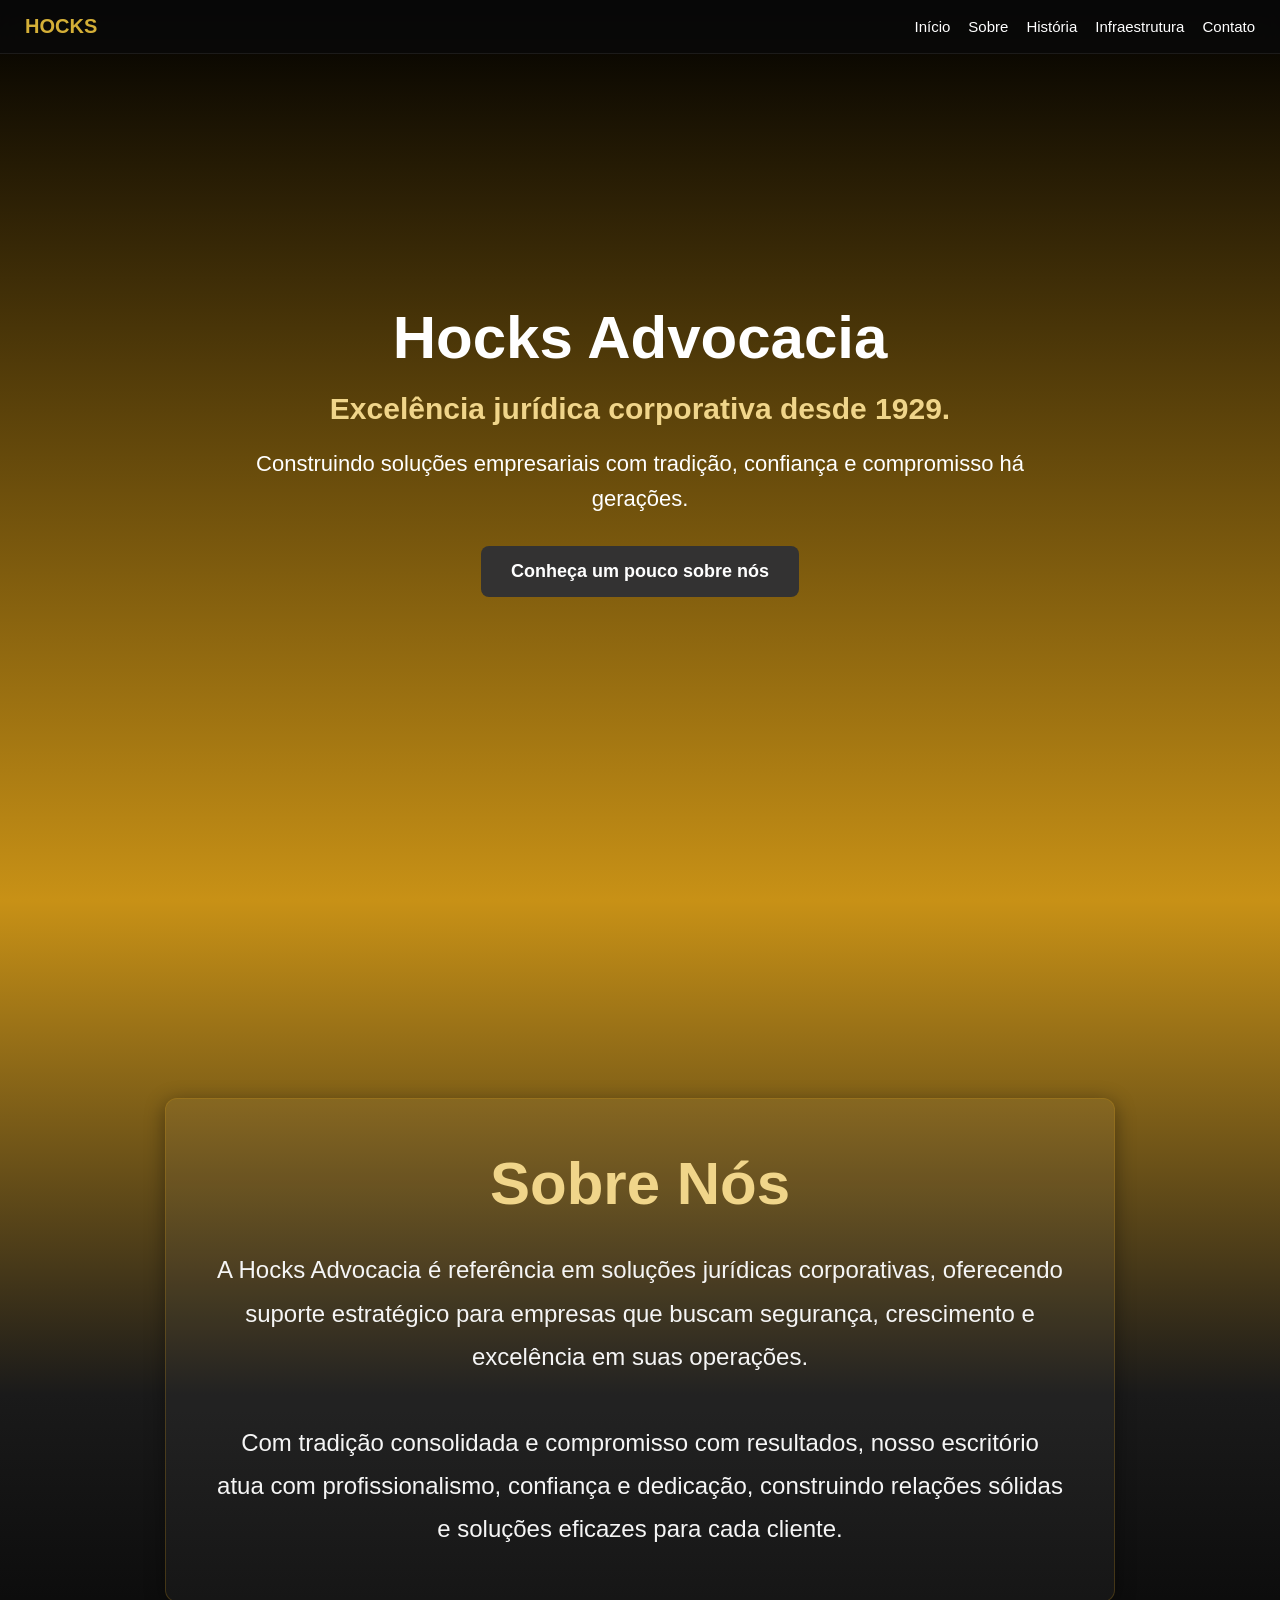
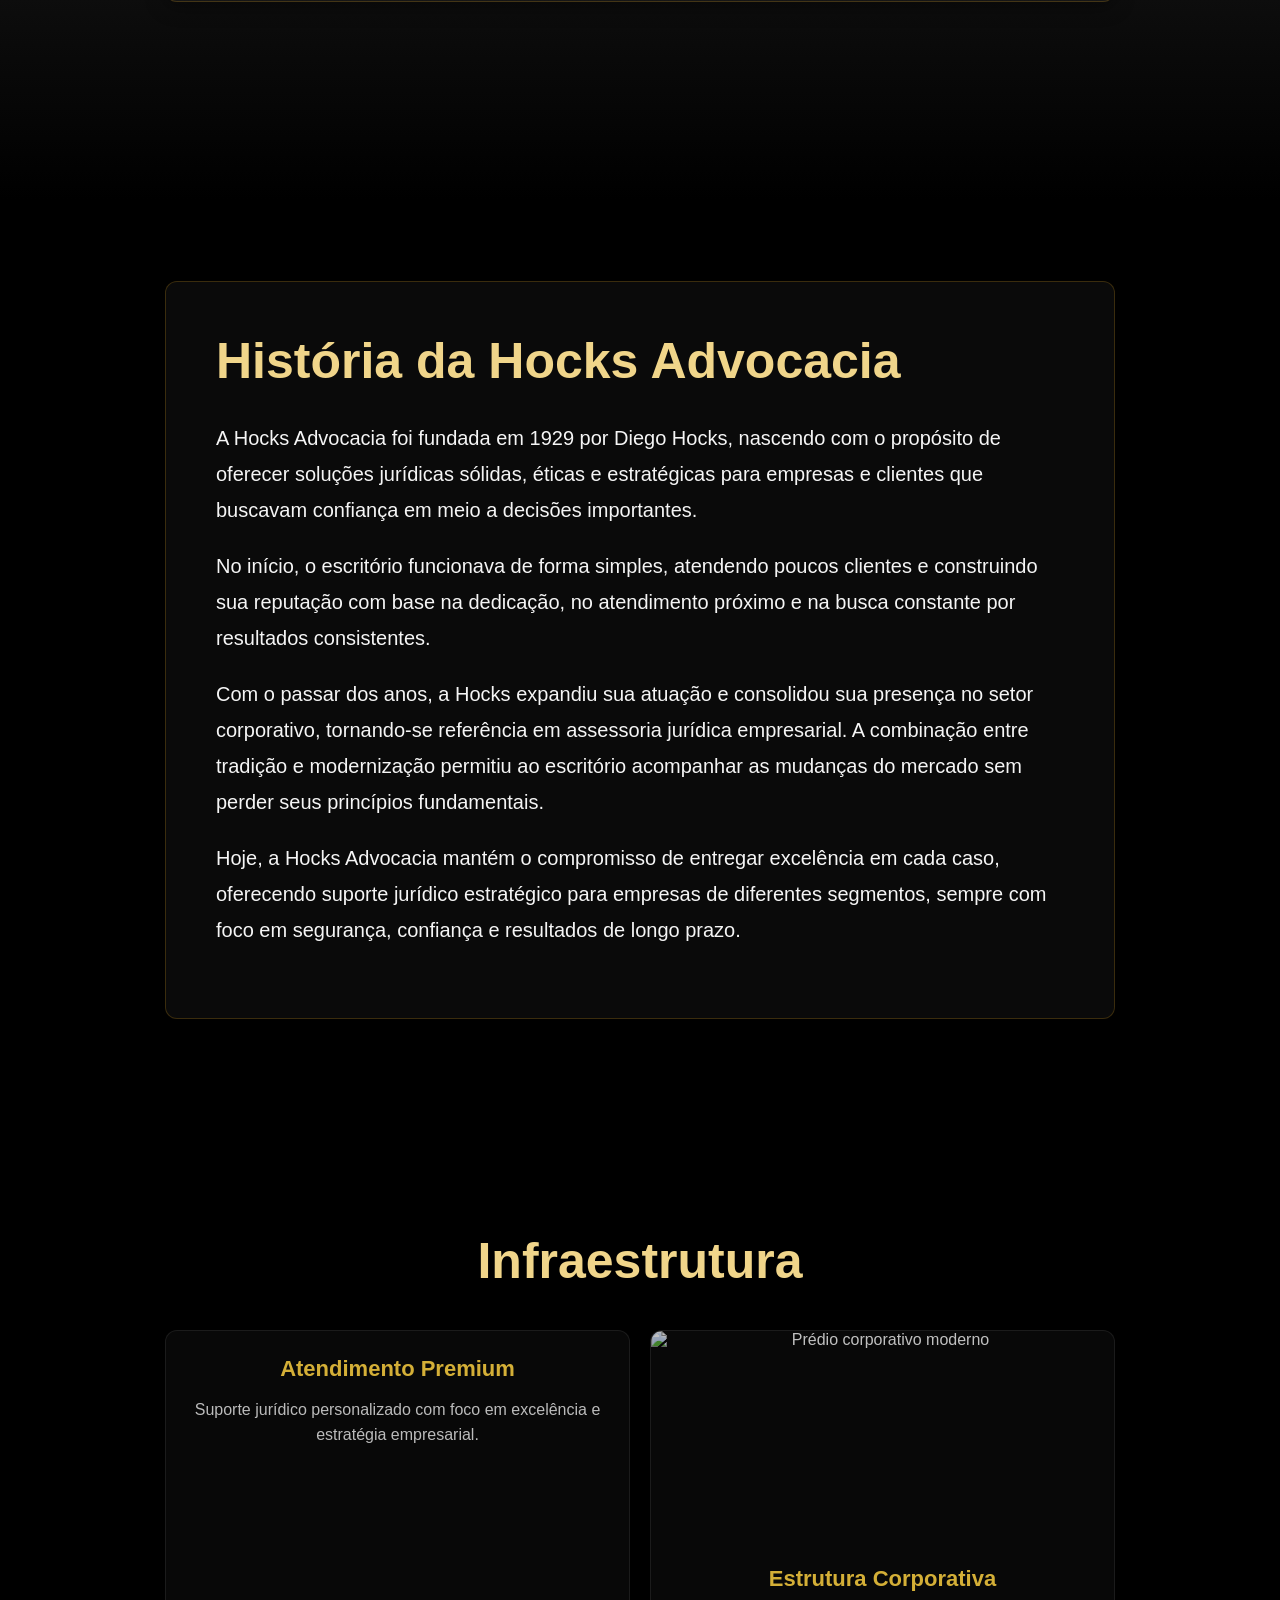
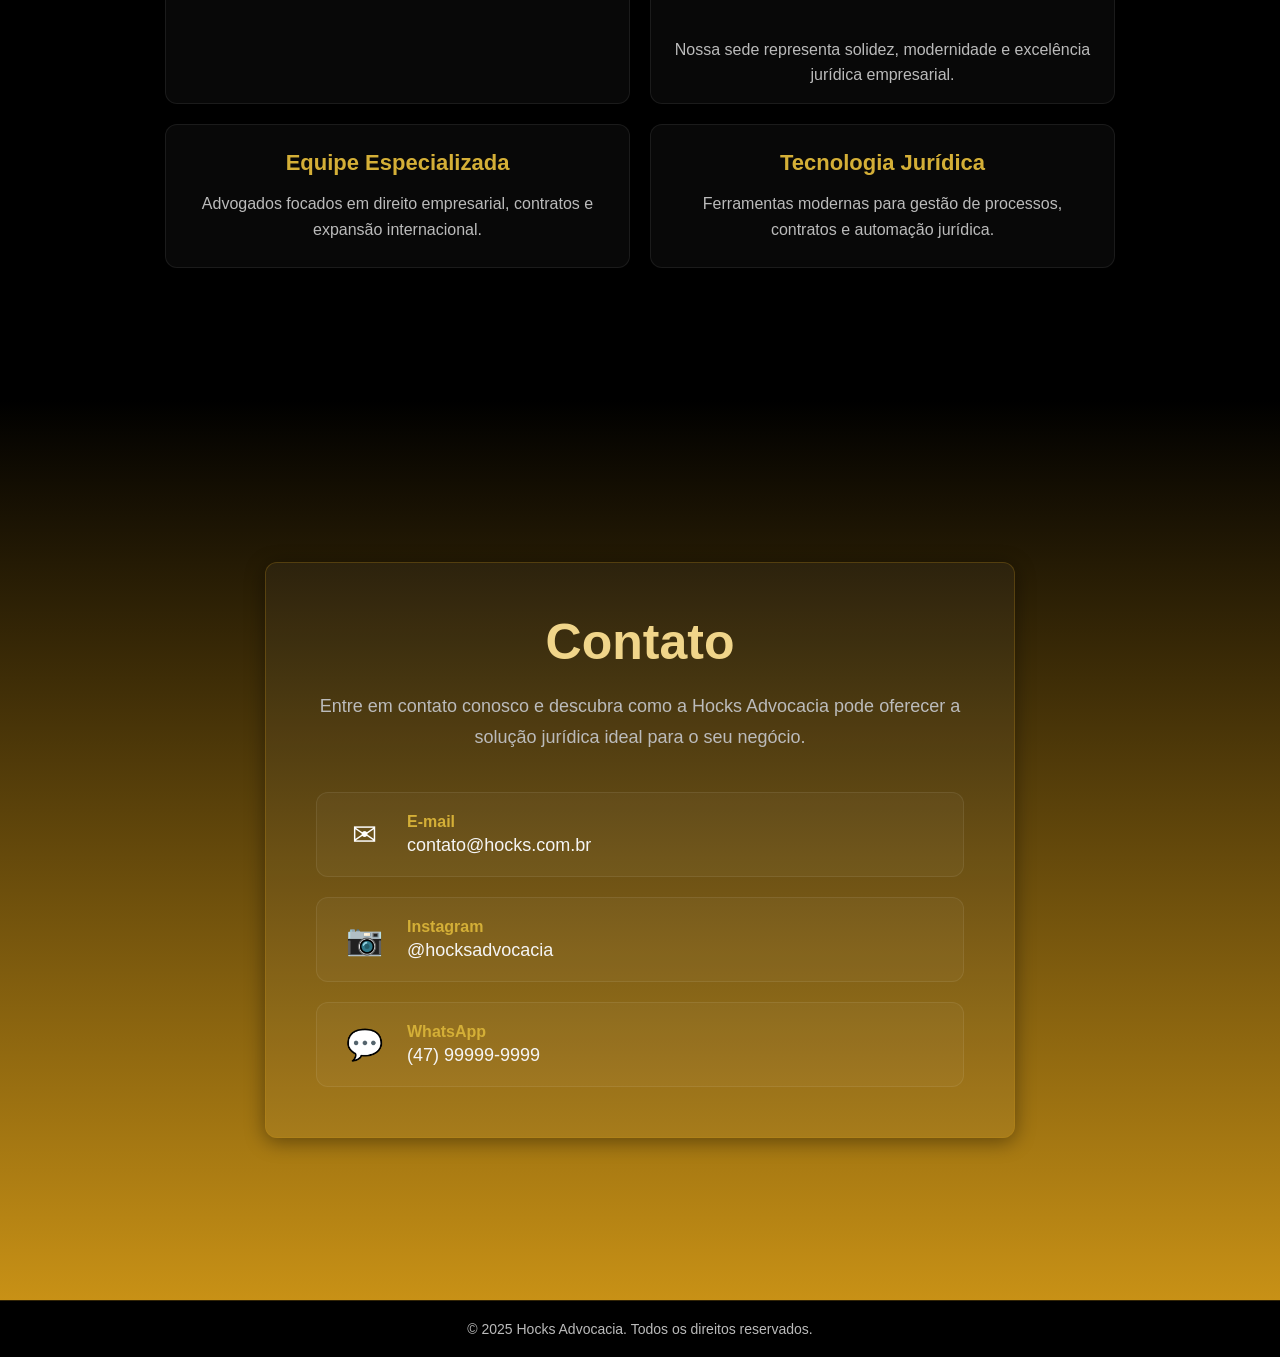
==== index.html @ 32395373 "Add files via upload" ====
<!DOCTYPE html>
<html lang="pt-br">
<head>
    <meta charset="UTF-8">
    <meta name="viewport" content="width=device-width, initial-scale=1.0">
    <title>Hocks Advocacia</title>
    <link rel="stylesheet" href="style.css">
</head>
<body>

    <!-- CABEÇALHO -->
    <header>
        <div class="logo">HOCKS</div>

        <!-- BOTÃO HAMBÚRGUER -->
        <div class="menu-toggle" onclick="toggleMenu()">
            ☰
        </div>

        <!-- MENU -->
        <nav id="nav">
            <a href="#home">Início</a>
            <a href="#sobre">Sobre</a>
            <a href="#historia">História</a>
            <a href="#infraestrutura">Infraestrutura</a>
            <a href="#contato">Contato</a>
        </nav>
    </header>

    <!-- HOME -->
    <section id="home">
        <div class="home-conteudo">

            <h1>Hocks Advocacia</h1>

            <h2>Excelência jurídica corporativa desde 1929.</h2>

            <p>
                Construindo soluções empresariais com tradição,
                confiança e compromisso há gerações.
            </p>

            <a href="#sobre">
                <button>Conheça um pouco sobre nós</button>
            </a>

        </div>
    </section>

    <!-- SOBRE -->
    <section id="sobre">
        <div class="pag-sobre">

            <h1>Sobre Nós</h1>

            <p>
                A Hocks Advocacia é referência em soluções jurídicas corporativas,
                oferecendo suporte estratégico para empresas que buscam segurança,
                crescimento e excelência em suas operações.
                <br><br>
                Com tradição consolidada e compromisso com resultados,
                nosso escritório atua com profissionalismo, confiança e dedicação,
                construindo relações sólidas e soluções eficazes para cada cliente.
            </p>

        </div>
    </section>

    <!-- HISTÓRIA -->
    <section id="historia">
        <div class="historia-conteudo">

            <h1>História da Hocks Advocacia</h1>

            <p>
                A Hocks Advocacia foi fundada em 1929 por Diego Hocks, nascendo com o propósito de oferecer soluções jurídicas sólidas, éticas e estratégicas para empresas e clientes que buscavam confiança em meio a decisões importantes.
            </p>

            <p>
                No início, o escritório funcionava de forma simples, atendendo poucos clientes e construindo sua reputação com base na dedicação, no atendimento próximo e na busca constante por resultados consistentes.
            </p>

            <p>
                Com o passar dos anos, a Hocks expandiu sua atuação e consolidou sua presença no setor corporativo, tornando-se referência em assessoria jurídica empresarial. A combinação entre tradição e modernização permitiu ao escritório acompanhar as mudanças do mercado sem perder seus princípios fundamentais.
            </p>

            <p>
                Hoje, a Hocks Advocacia mantém o compromisso de entregar excelência em cada caso, oferecendo suporte jurídico estratégico para empresas de diferentes segmentos, sempre com foco em segurança, confiança e resultados de longo prazo.
            </p>

        </div>
    </section>

    <!-- INFRAESTRUTURA -->
    <section id="infraestrutura">
        <div class="box">
            <h1>Infraestrutura</h1>

            <div class="cards">

                <!-- CARD 1 -->
                <div class="card">
                    <h3>Atendimento Premium</h3>
                    <p>
                        Suporte jurídico personalizado com foco em excelência e estratégia empresarial.
                    </p>
                </div>

                <!-- CARD 2 (IMAGEM DE PRÉDIO) -->
                <div class="card image-card">
                    <img src="https://images.unsplash.com/photo-1486406146926-c627a92ad1ab"
                         alt="Prédio corporativo moderno">
                    <h3>Estrutura Corporativa</h3>
                    <p>
                        Nossa sede representa solidez, modernidade e excelência jurídica empresarial.
                    </p>
                </div>

                <!-- CARD 3 -->
                <div class="card">
                    <h3>Equipe Especializada</h3>
                    <p>
                        Advogados focados em direito empresarial, contratos e expansão internacional.
                    </p>
                </div>

                <!-- CARD 4 -->
                <div class="card">
                    <h3>Tecnologia Jurídica</h3>
                    <p>
                        Ferramentas modernas para gestão de processos, contratos e automação jurídica.
                    </p>
                </div>

            </div>
        </div>
    </section>

    <!-- CONTATO -->
<section id="contato">
    <div class="contato-conteudo">

        <h1>Contato</h1>

        <p class="contato-desc">
            Entre em contato conosco e descubra como a Hocks Advocacia
            pode oferecer a solução jurídica ideal para o seu negócio.
        </p>

        <div class="contato-itens">

            <div class="contato-item">
                <span class="contato-icone">✉</span>
                <div>
                    <h3>E-mail</h3>
                    <p>contato@hocks.com.br</p>
                </div>
            </div>

            <div class="contato-item">
                <span class="contato-icone">📷</span>
                <div>
                    <h3>Instagram</h3>
                    <p>@hocksadvocacia</p>
                </div>
            </div>

            <div class="contato-item">
                <span class="contato-icone">💬</span>
                <div>
                    <h3>WhatsApp</h3>
                    <p>(47) 99999-9999</p>
                </div>
            </div>

        </div>
    </div>
</section>

<!-- RODAPÉ -->
<footer>
    <p>© 2025 Hocks Advocacia. Todos os direitos reservados.</p>
</footer>
    
    <script src="script.js"></script>
</body>
</html>
---- style.css ----
/* =====================
   VARIÁVEIS DE COR
   ===================== */
:root {
    --dourado: #d4af37;
    --dourado-claro: #f0d58a;
    --dourado-medio: #c89116;
    --fundo: #000000;
    --fundo-card: rgba(255, 255, 255, 0.04);
    --borda-card: rgba(200, 145, 22, 0.25);
}

/* =====================
   RESET GERAL
   ===================== */
* {
    margin: 0;
    padding: 0;
    box-sizing: border-box;
}

html {
    scroll-behavior: smooth;
}

body {
    font-family: Arial, sans-serif;
    color: white;
    background-color: var(--fundo);
}

/* =====================
   CABEÇALHO
   ===================== */
header {
    position: fixed;
    top: 0;
    width: 100%;
    z-index: 1000;
    display: flex;
    align-items: center;
    justify-content: space-between;
    padding: 15px 25px;
    background: rgba(10, 10, 10, 0.75);
    backdrop-filter: blur(12px);
    border-bottom: 1px solid rgba(255, 255, 255, 0.08);
}

.logo {
    font-size: 20px;
    font-weight: bold;
    color: var(--dourado);
    white-space: nowrap;
}

nav {
    display: flex;
    gap: 18px;
    align-items: center;
}

nav a {
    color: white;
    text-decoration: none;
    font-size: 15px;
    transition: 0.3s;
}

nav a:hover {
    color: var(--dourado);
}

.menu-toggle {
    display: none;
    font-size: 30px;
    color: white;
    cursor: pointer;
    margin-left: auto;
}

/* =====================
   SEÇÃO HOME
   ===================== */
#home {
    min-height: 100vh;
    display: flex;
    justify-content: center;
    align-items: center;
    text-align: center;
    background: linear-gradient(180deg, #000000, var(--dourado-medio));
    padding: 40px;
}

.home-conteudo {
    max-width: 800px;
}

.home-conteudo h1 {
    font-size: 60px;
    margin-bottom: 20px;
}

.home-conteudo h2 {
    font-size: 30px;
    color: var(--dourado-claro);
    margin-bottom: 20px;
}

.home-conteudo p {
    font-size: 22px;
    line-height: 1.6;
    margin-bottom: 30px;
}

.home-conteudo button {
    padding: 15px 30px;
    background-color: rgb(51, 50, 50);
    color: white;
    border: none;
    border-radius: 8px;
    font-size: 18px;
    font-weight: bold;
    cursor: pointer;
    transition: 0.3s;
}

.home-conteudo button:hover {
    background-color: rgb(90, 90, 90);
    transform: scale(1.05);
}

/* =====================
   SEÇÃO SOBRE
   ===================== */
#sobre {
    min-height: 100vh;
    display: flex;
    justify-content: center;
    align-items: center;
    padding: 60px;
    text-align: center;
    background: linear-gradient(
        to bottom,
        var(--dourado-medio) 0%,
        #1a1a1a 55%,
        #000000 100%
    );
}

.pag-sobre {
    max-width: 950px;
    padding: 50px;
    background-color: var(--fundo-card);
    border-radius: 12px;
    border: 1px solid var(--borda-card);
    box-shadow: 0 4px 20px rgba(0, 0, 0, 0.4);
}

.pag-sobre h1 {
    font-size: 60px;
    margin-bottom: 30px;
    color: var(--dourado-claro);
}

.pag-sobre p {
    font-size: 24px;
    line-height: 1.8;
    color: #f5f5f5;
}

/* =====================
   SEÇÃO HISTÓRIA
   ===================== */
#historia {
    min-height: 100vh;
    display: flex;
    justify-content: center;
    align-items: center;
    padding: 60px;
    text-align: left;
    background: #000000;
}

.historia-conteudo {
    max-width: 950px;
    padding: 50px;
    background-color: var(--fundo-card);
    border-radius: 12px;
    border: 1px solid var(--borda-card);
    box-shadow: 0 4px 20px rgba(0, 0, 0, 0.4);
}

.historia-conteudo h1 {
    font-size: 50px;
    margin-bottom: 30px;
    color: var(--dourado-claro);
}

.historia-conteudo p {
    font-size: 20px;
    line-height: 1.8;
    color: #f5f5f5;
    margin-bottom: 20px;
}

/* =====================
   SEÇÃO INFRAESTRUTURA
   ===================== */
#infraestrutura {
    min-height: 100vh;
    display: flex;
    justify-content: center;
    align-items: center;
    padding: 60px;
    background: #000000;
}

.box {
    max-width: 950px;
    width: 100%;
}

.box h1 {
    text-align: center;
    font-size: 50px;
    color: var(--dourado-claro);
    margin-bottom: 40px;
}

/* =====================
   CARDS
   ===================== */
.cards {
    display: grid;
    grid-template-columns: repeat(2, 1fr);
    gap: 20px;
}

.card {
    background: rgba(255, 255, 255, 0.03);
    border: 1px solid rgba(255, 255, 255, 0.08);
    padding: 25px;
    border-radius: 12px;
    transition: 0.3s;
    text-align: center;
}

.card:hover {
    transform: translateY(-5px);
    border-color: var(--dourado);
}

.card h3 {
    color: var(--dourado);
    margin-bottom: 15px;
    font-size: 22px;
}

.card p {
    color: #bbb;
    font-size: 16px;
    line-height: 1.6;
}

.image-card {
    padding: 0;
    overflow: hidden;
}

.image-card img {
    width: 100%;
    height: 220px;
    object-fit: cover;
    display: block;
    filter: brightness(0.75);
    transition: 0.3s;
}

.image-card:hover img {
    transform: scale(1.05);
}

.image-card h3,
.image-card p {
    padding: 15px 20px;
}

/* =====================
   SEÇÃO CONTATO
   ===================== */
#contato {
    min-height: 100vh;
    display: flex;
    justify-content: center;
    align-items: center;
    padding: 60px 15px;
    text-align: center;
    background: linear-gradient(
        to bottom,
        #000000,
        var(--dourado-medio)
    );
}

.contato-conteudo {
    max-width: 750px;
    width: 100%;
    padding: 50px;
    background-color: var(--fundo-card);
    border-radius: 12px;
    border: 1px solid var(--borda-card);
    box-shadow: 0 4px 20px rgba(0, 0, 0, 0.4);
}

.contato-conteudo h1 {
    font-size: 50px;
    color: var(--dourado-claro);
    margin-bottom: 20px;
}

.contato-desc {
    font-size: 18px;
    color: #bbb;
    line-height: 1.7;
    margin-bottom: 40px;
}

.contato-itens {
    display: flex;
    flex-direction: column;
    gap: 20px;
}

.contato-item {
    display: flex;
    align-items: center;
    gap: 20px;
    background: rgba(255, 255, 255, 0.03);
    border: 1px solid rgba(255, 255, 255, 0.08);
    border-radius: 12px;
    padding: 20px 25px;
    text-align: left;
    transition: 0.3s;
}

.contato-item:hover {
    border-color: var(--dourado);
    transform: translateY(-3px);
}

.contato-icone {
    font-size: 30px;
    min-width: 45px;
    text-align: center;
}

.contato-item h3 {
    color: var(--dourado);
    font-size: 16px;
    margin-bottom: 4px;
}

.contato-item p {
    color: #f5f5f5;
    font-size: 18px;
}

/* =====================
   RESPONSIVIDADE
   ===================== */
@media (max-width: 768px) {

    header {
        padding: 15px 20px;
    }

    .logo {
        font-size: 18px;
    }

    .menu-toggle {
        display: block;
    }

    nav {
        display: none;
        flex-direction: column;
        position: absolute;
        top: 70px;
        right: 20px;
        width: 220px;
        padding: 20px;
        background: rgba(0, 0, 0, 0.96);
        border-radius: 12px;
        border: 1px solid rgba(255, 255, 255, 0.08);
        text-align: center;
    }

    nav.active {
        display: flex;
    }

    nav a {
        padding: 12px 0;
        width: 100%;
        border-bottom: 1px solid rgba(255, 255, 255, 0.08);
    }

    nav a:last-child {
        border-bottom: none;
    }

    .home-conteudo h1,
    .pag-sobre h1,
    .historia-conteudo h1,
    .box h1,
    .contato-conteudo h1 {
        font-size: 42px;
    }

    .home-conteudo h2 {
        font-size: 24px;
    }

    .home-conteudo p,
    .pag-sobre p,
    .historia-conteudo p {
        font-size: 18px;
    }

    .pag-sobre,
    .historia-conteudo {
        padding: 30px;
    }

    .cards {
        grid-template-columns: 1fr;
    }

    .contato-conteudo {
        padding: 30px 20px;
    }

    .contato-conteudo h1 {
        font-size: 36px;
    }

    .contato-desc {
        font-size: 15px;
    }

    .contato-item p {
        font-size: 15px;
    }

    .contato-icone {
        font-size: 24px;
        min-width: 35px;
    }
}

/* =====================
   RODAPÉ
   ===================== */
footer {
    background-color: #000000;
    text-align: center;
    padding: 20px;
    color: #bbb;
    font-size: 14px;
    border-top: 1px solid rgba(200, 145, 22, 0.25);
}
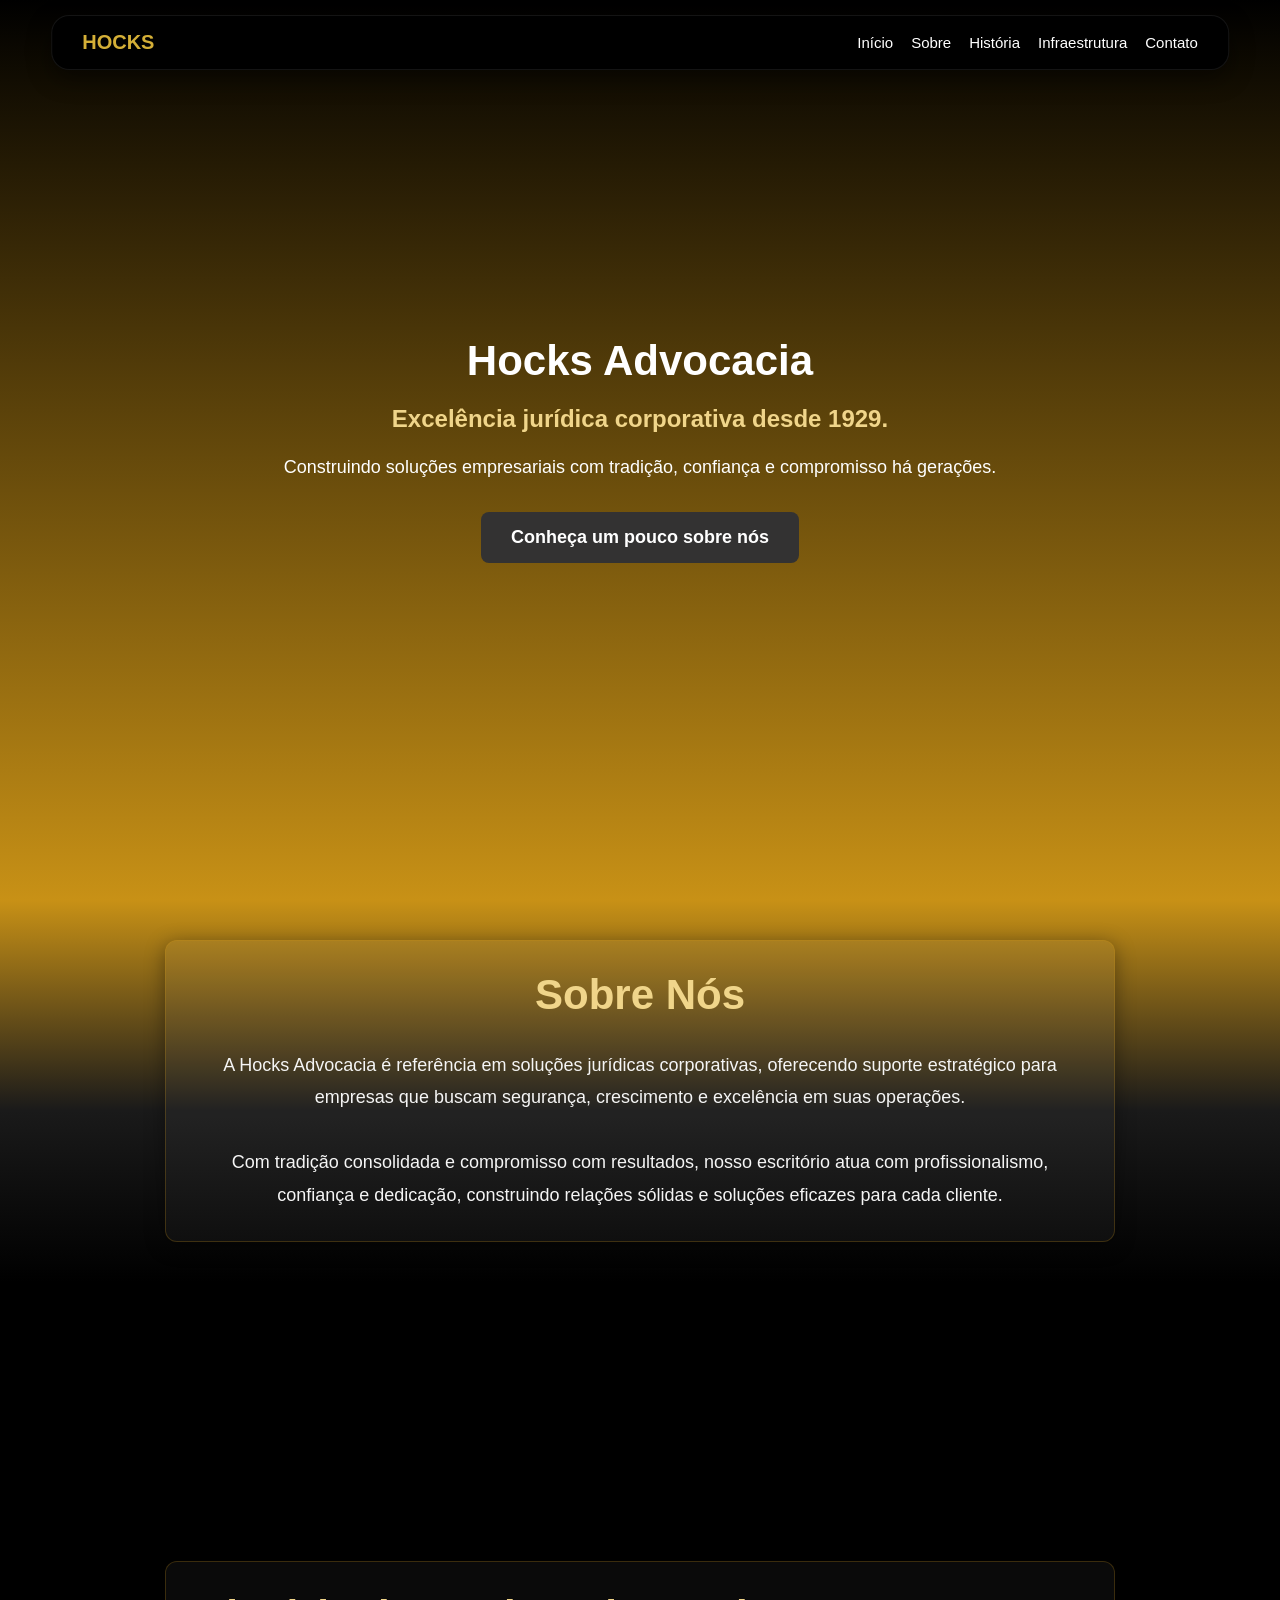
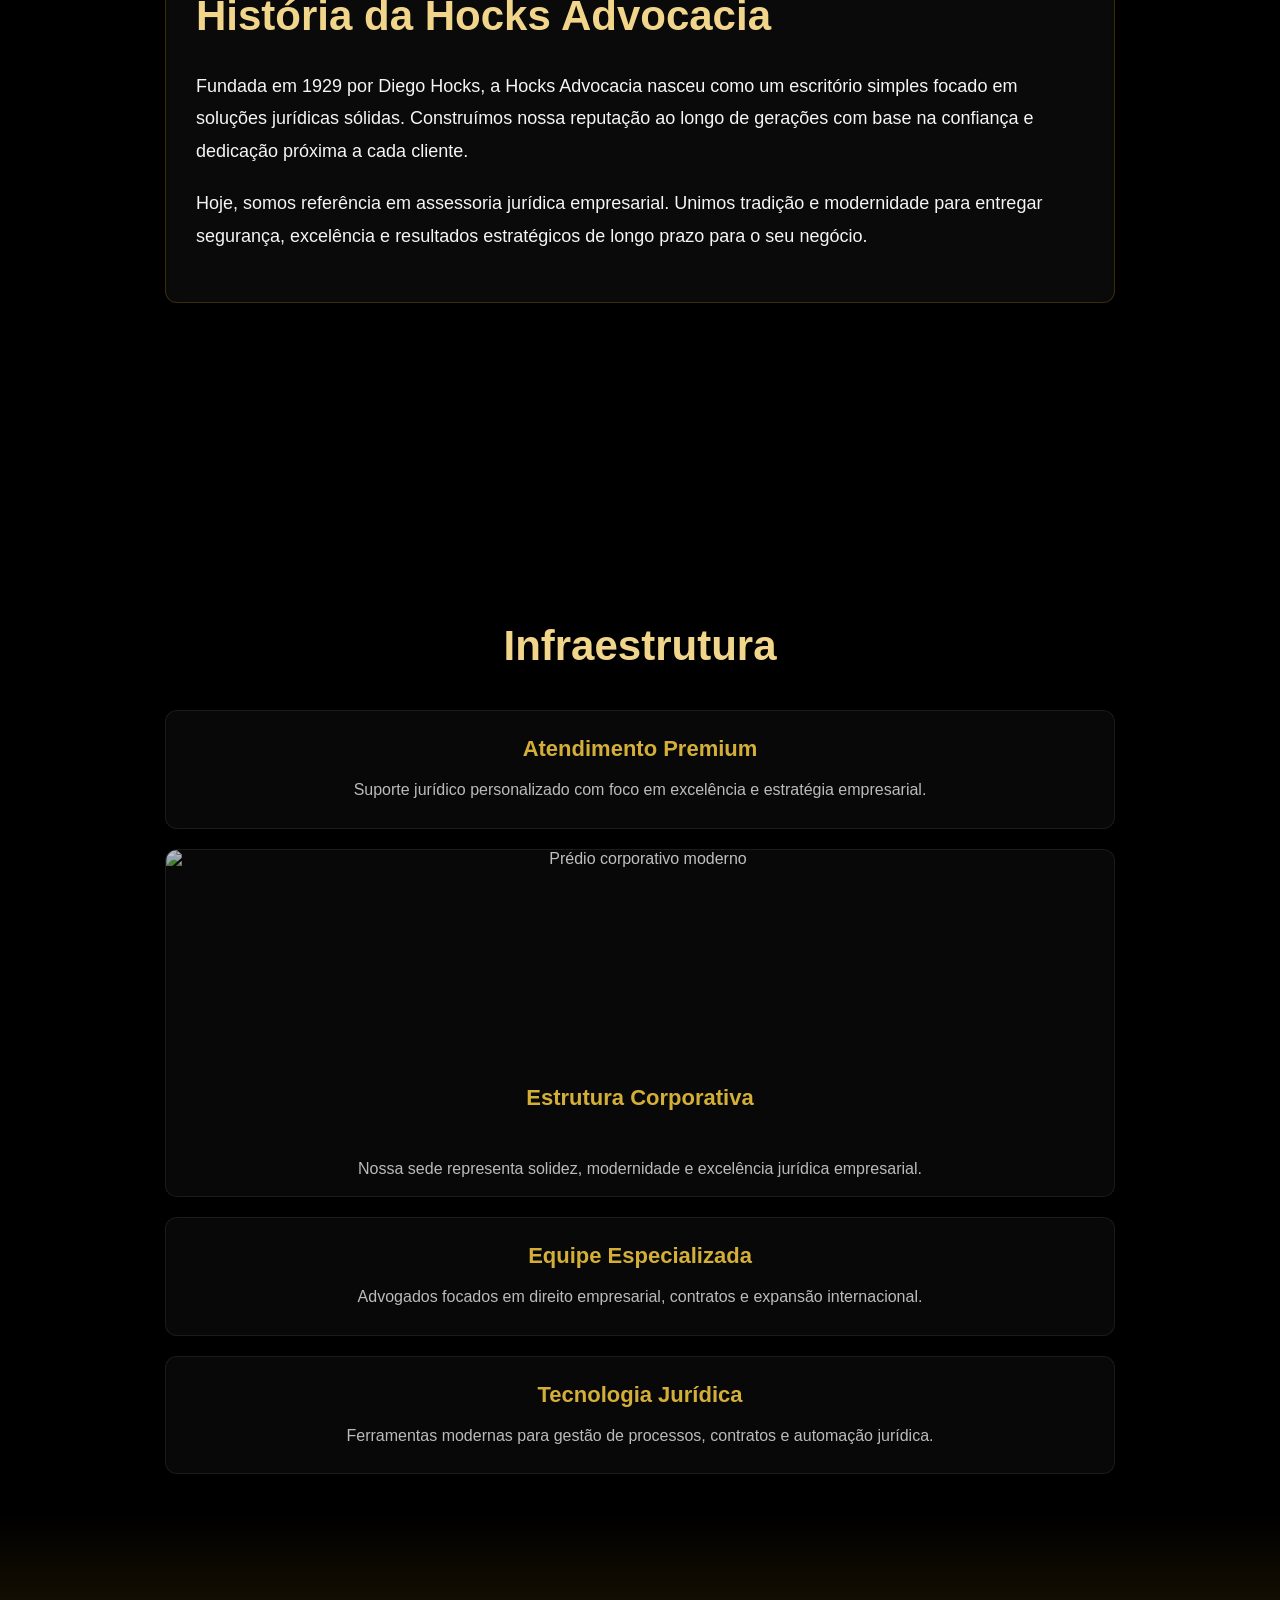
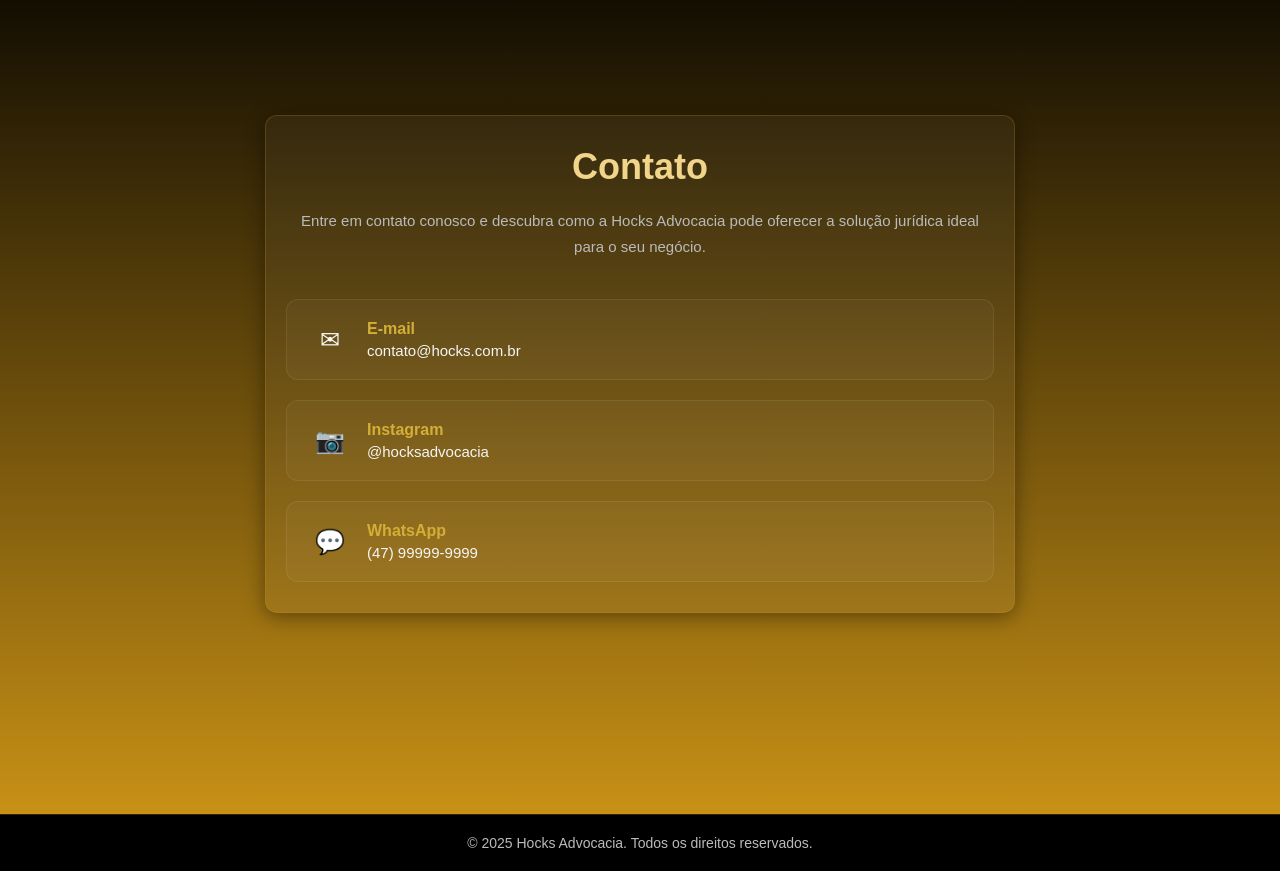
==== commit 6bae273b: "Add files via upload" ====
--- a/index.html
+++ b/index.html
@@ -72,21 +72,13 @@
 
             <h1>História da Hocks Advocacia</h1>
 
-            <p>
-                A Hocks Advocacia foi fundada em 1929 por Diego Hocks, nascendo com o propósito de oferecer soluções jurídicas sólidas, éticas e estratégicas para empresas e clientes que buscavam confiança em meio a decisões importantes.
-            </p>
+  <p>
+    Fundada em 1929 por Diego Hocks, a Hocks Advocacia nasceu como um escritório simples focado em soluções jurídicas sólidas. Construímos nossa reputação ao longo de gerações com base na confiança e dedicação próxima a cada cliente.
+</p>
 
-            <p>
-                No início, o escritório funcionava de forma simples, atendendo poucos clientes e construindo sua reputação com base na dedicação, no atendimento próximo e na busca constante por resultados consistentes.
-            </p>
-
-            <p>
-                Com o passar dos anos, a Hocks expandiu sua atuação e consolidou sua presença no setor corporativo, tornando-se referência em assessoria jurídica empresarial. A combinação entre tradição e modernização permitiu ao escritório acompanhar as mudanças do mercado sem perder seus princípios fundamentais.
-            </p>
-
-            <p>
-                Hoje, a Hocks Advocacia mantém o compromisso de entregar excelência em cada caso, oferecendo suporte jurídico estratégico para empresas de diferentes segmentos, sempre com foco em segurança, confiança e resultados de longo prazo.
-            </p>
+<p>
+    Hoje, somos referência em assessoria jurídica empresarial. Unimos tradição e modernidade para entregar segurança, excelência e resultados estratégicos de longo prazo para o seu negócio.
+</p>
 
         </div>
     </section>
--- a/style.css
+++ b/style.css
@@ -34,18 +34,30 @@
    ===================== */
 header {
     position: fixed;
-    top: 0;
-    width: 100%;
+    top: 15px; /* afasta do topo */
+    left: 50%;
+    transform: translateX(-50%); /* centraliza */
+
+    width: 92%;
+    max-width: 1300px;
+
     z-index: 1000;
+
     display: flex;
     align-items: center;
     justify-content: space-between;
-    padding: 15px 25px;
-    background: rgba(10, 10, 10, 0.75);
-    backdrop-filter: blur(12px);
-    border-bottom: 1px solid rgba(255, 255, 255, 0.08);
-}
-
+
+    padding: 15px 30px;
+
+    background: #000000; /* preto sólido */
+    border: 1px solid rgba(255, 255, 255, 0.08);
+
+    border-radius: 18px; /* bordas arredondadas */
+
+    box-shadow: 0 8px 25px rgba(0, 0, 0, 0.45);
+}
+
+/* LOGO */
 .logo {
     font-size: 20px;
     font-weight: bold;
@@ -53,6 +65,7 @@
     white-space: nowrap;
 }
 
+/* MENU */
 nav {
     display: flex;
     gap: 18px;
@@ -70,6 +83,7 @@
     color: var(--dourado);
 }
 
+/* MENU MOBILE */
 .menu-toggle {
     display: none;
     font-size: 30px;
@@ -77,7 +91,6 @@
     cursor: pointer;
     margin-left: auto;
 }
-
 /* =====================
    SEÇÃO HOME
    ===================== */
@@ -133,11 +146,12 @@
    SEÇÃO SOBRE
    ===================== */
 #sobre {
-    min-height: 100vh;
+    height: auto;
+    min-height: auto;
     display: flex;
     justify-content: center;
     align-items: center;
-    padding: 60px;
+    padding: 40px;
     text-align: center;
     background: linear-gradient(
         to bottom,
@@ -183,7 +197,7 @@
 
 .historia-conteudo {
     max-width: 950px;
-    padding: 50px;
+    padding: 50px 15px;
     background-color: var(--fundo-card);
     border-radius: 12px;
     border: 1px solid var(--borda-card);
@@ -207,11 +221,12 @@
    SEÇÃO INFRAESTRUTURA
    ===================== */
 #infraestrutura {
-    min-height: 100vh;
+    height: auto;
+    min-height: auto;
     display: flex;
     justify-content: center;
     align-items: center;
-    padding: 60px;
+    padding: 40px;
     background: #000000;
 }
 
@@ -370,6 +385,7 @@
    ===================== */
 @media (max-width: 768px) {
 
+    /* HEADER */
     header {
         padding: 15px 20px;
     }
@@ -404,12 +420,111 @@
         padding: 12px 0;
         width: 100%;
         border-bottom: 1px solid rgba(255, 255, 255, 0.08);
+        font-size: 15px;
     }
 
     nav a:last-child {
         border-bottom: none;
     }
 
+    /* HOME */
+    .home-conteudo h1 {
+        font-size: 42px;
+    }
+
+    .home-conteudo h2 {
+        font-size: 24px;
+    }
+
+    .home-conteudo p {
+        font-size: 18px;
+    }
+
+    .home-conteudo button {
+        font-size: 16px;
+        padding: 12px 24px;
+    }
+
+    /* SOBRE */
+    .pag-sobre {
+        padding: 30px;
+    }
+
+    .pag-sobre h1 {
+        font-size: 42px;
+    }
+
+    .pag-sobre p {
+        font-size: 18px;
+    }
+
+    /* HISTÓRIA */
+    .historia-conteudo {
+        padding: 30px;
+    }
+
+    .historia-conteudo h1 {
+        font-size: 30px;
+    }
+
+    .historia-conteudo p {
+        font-size: 15px;
+        line-height: 1.7;
+    }
+
+    /* INFRA */
+    .box h1 {
+        font-size: 42px;
+    }
+
+    .cards {
+        grid-template-columns: 1fr;
+    }
+
+    .card h3 {
+        font-size: 20px;
+    }
+
+    .card p {
+        font-size: 15px;
+    }
+
+    /* CONTATO */
+    .contato-conteudo {
+        padding: 30px 20px;
+    }
+
+    .contato-conteudo h1 {
+        font-size: 36px;
+    }
+
+    .contato-desc {
+        font-size: 15px;
+    }
+
+    .contato-item {
+        padding: 18px 20px;
+    }
+
+    .contato-item h3 {
+        font-size: 15px;
+    }
+
+    .contato-item p {
+        font-size: 15px;
+    }
+
+    .contato-icone {
+        font-size: 24px;
+        min-width: 35px;
+    }
+
+    /* FOOTER */
+    footer {
+        font-size: 13px;
+        padding: 18px;
+    }
+}
     .home-conteudo h1,
     .pag-sobre h1,
     .historia-conteudo h1,
@@ -457,7 +572,7 @@
         font-size: 24px;
         min-width: 35px;
     }
-}
+
 
 /* =====================
    RODAPÉ
